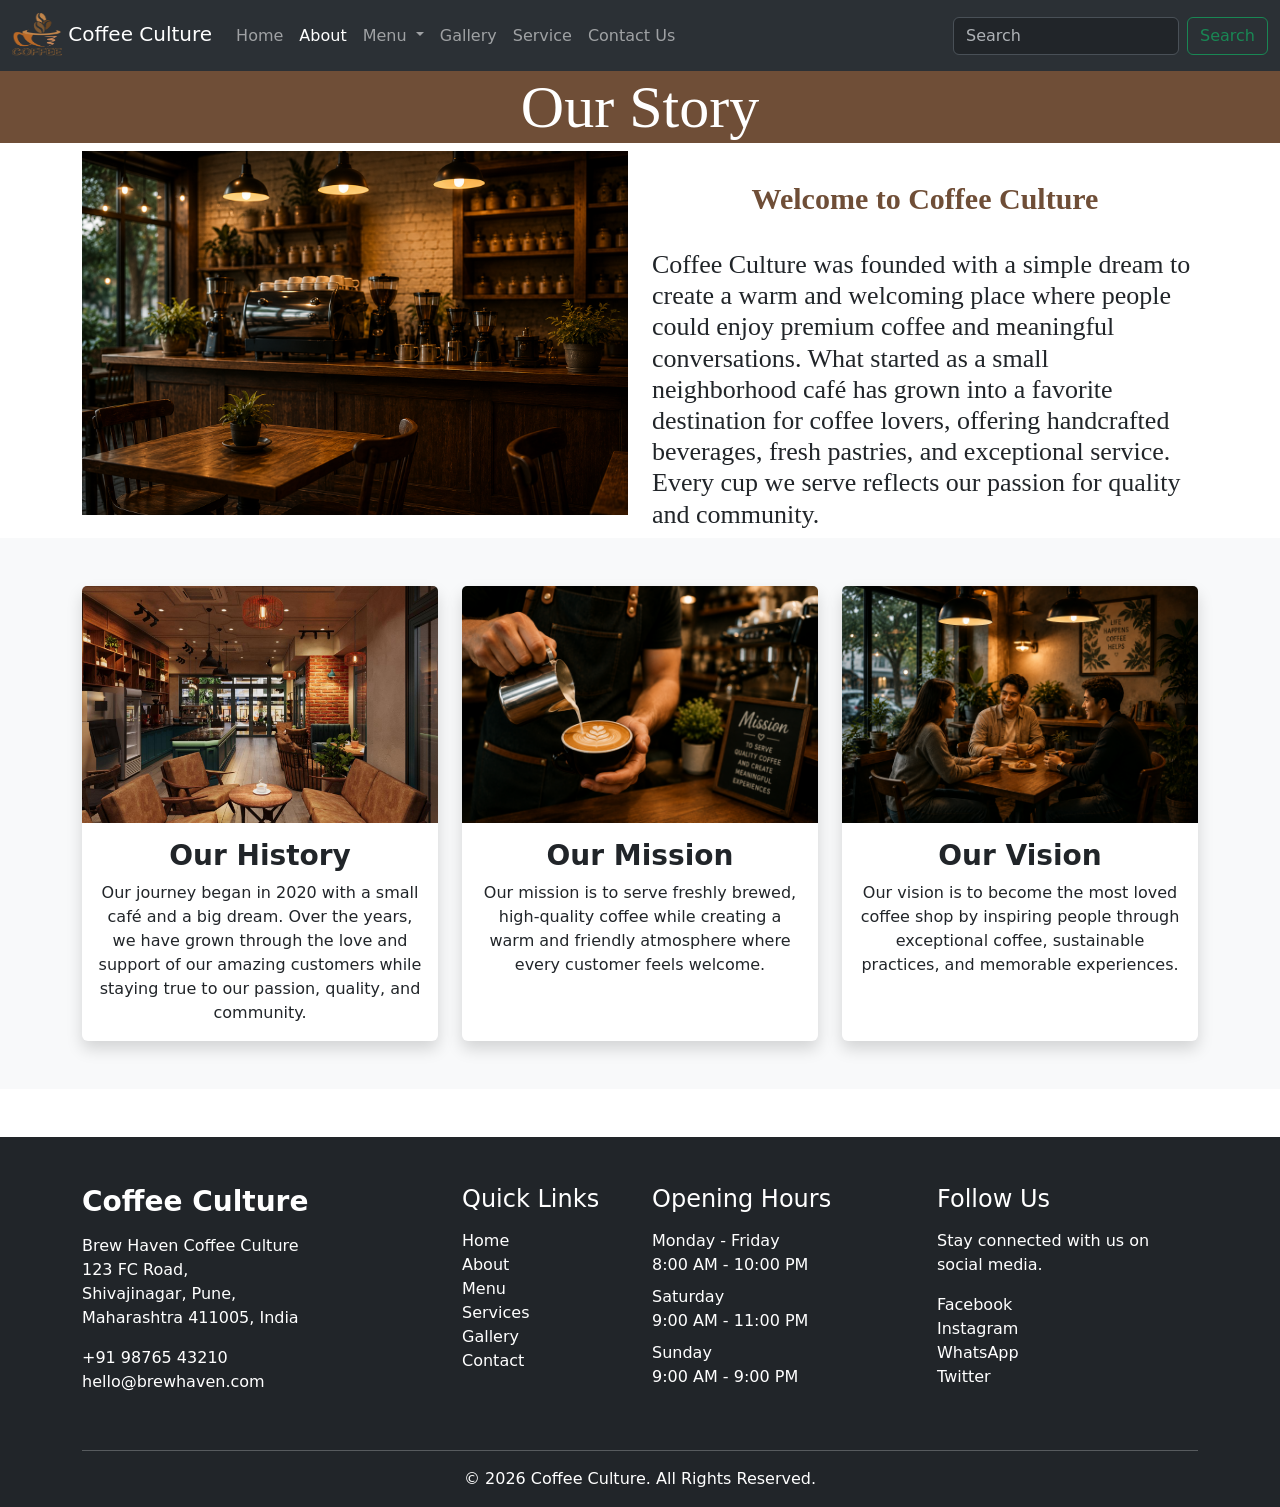
==== about.html @ 934f5a92 "update" ====
<!doctype html>
<html lang="en">
  <head>
    <meta charset="utf-8">
    <meta name="viewport" content="width=device-width, initial-scale=1">
    <title>Bootstrap demo</title>
    <link
      href="https://cdn.jsdelivr.net/npm/bootstrap@5.3.8/dist/css/bootstrap.min.css"
      rel="stylesheet"
      integrity="sha384-sRIl4kxILFvY47J16cr9ZwB07vP4J8+LH7qKQnuqkuIAvNWLzeN8tE5YBujZqJLB"
      crossorigin="anonymous">
  </head>
  <body>
    <!-- Header start -->
    <header>
      <nav class="navbar navbar-expand-lg bg-body-tertiary"
        class="navbar bg-dark border-bottom border-body" data-bs-theme="dark">
        <div class="container-fluid">
          <a class="navbar-brand" href="index.html"><img src="image/logo.png"
              alt="Bootstrap" width="50" height="45"> Coffee Culture</a>
          <button class="navbar-toggler" type="button" data-bs-toggle="collapse"
            data-bs-target="#navbarSupportedContent"
            aria-controls="navbarSupportedContent" aria-expanded="false"
            aria-label="Toggle navigation">
            <span class="navbar-toggler-icon"></span>
          </button>
          <div class="collapse navbar-collapse" id="navbarSupportedContent">
            <ul class="navbar-nav me-auto mb-2 mb-lg-0">
              <li class="nav-item">
                <a class="nav-link "
                  href="index.html">Home</a>
              </li>
              <li class="nav-item ">
                <a class="nav-link active" aria-current="page"
                  href="about.html">About</a>
              </li>
             
              <li class="nav-item dropdown">
                <a class="nav-link dropdown-toggle" href="menu.html"
                  role="button" data-bs-toggle="dropdown" aria-expanded="false">
                  Menu
                </a>
                <ul class="dropdown-menu">
                  <li><a class="dropdown-item" href="menu.html#hotcoffee">Hot Coffee</a></li>
                  <li><a class="dropdown-item" href="menu.html#coldbeverages">Cold Beverages</a></li>
                  <li><hr class="dropdown-divider"></li>
                  <li><a class="dropdown-item" href="menu.html#desserts">Desserts</a></li>
                  <li><a class="dropdown-item" href="menu.html#snacks">Snacks</a></li>

                </ul>
              </li>
              <li class="nav-item">
                <a class="nav-link " class="nav-link"
                  href="gallery.html">Gallery</a>
              </li>
              <li class="nav-item">
                <a class="nav-link" href="service.html">Service</a>
              </li>
              <li class="nav-item">
                <a class="nav-link " class="nav-link"
                  href="contact.html">Contact Us</a>
              </li>
            </ul>
            <form class="d-flex" role="search">
              <input class="form-control me-2" type="search"
                placeholder="Search" aria-label="Search" />
              <button class="btn btn-outline-success"
                type="submit">Search</button>
            </form>
          </div>
        </div>
      </nav>

    </header>
    <!-- Header End -->

    <section>
      <h1
        style="background-color:#6F4E37; color:white; text-align: center; font-family:cursive; font-size: 60px;">
        Our Story
      </h1>
    </section>

    <section>
      <div class="container">
        <div class="row">
          <div class="col-md-6">
            <img class="img-fluid" src="image/about1.png" alt="">
          </div>
          <div class="col-md-6">
            <h2 style="
        font-size: 30px;
        font-family: 'Playfair Display', serif;
        text-align: center;
        color: #6F4E37;
        font-weight: bold;
        padding-top: 30px;
        ">Welcome to Coffee Culture</h2>
            <br>
            <h3 style="font-family:'Playfair Display', serif; font-size: 26px;">Coffee Culture was founded with a simple dream to create a warm and welcoming place where people could enjoy premium coffee and meaningful conversations. What started as a small neighborhood café has grown into a favorite destination for coffee lovers, offering handcrafted beverages, fresh pastries, and exceptional service. Every cup we serve reflects our passion for quality and community.</h3>
          </div>
        </div>
      </div>
    </section>

    <!-- History Mission Vision Start -->
<section class="py-5 bg-light">
    <div class="container">

        <div class="row g-4">

            <!-- History -->
            <div class="col-lg-4 col-md-6">
                <div class="card h-100 shadow border-0">

                    <img src="image/vision.jpg" class="card-img-top" alt="History">

                    <div class="card-body text-center">
                        <h3 class="fw-bold text-brown"> Our History</h3>

                        <p class="card-text">
                            Our journey began in 2020 with a small café and a big dream.
                            Over the years, we have grown through the love and support
                            of our amazing customers while staying true to our passion,
                            quality, and community.
                        </p>
                    </div>

                </div>
            </div>

            <!-- Mission -->
            <div class="col-lg-4 col-md-6">
                <div class="card h-100 shadow border-0">

                    <img src="image/mission1.png" class="card-img-top" alt="Mission">

                    <div class="card-body text-center">
                        <h3 class="fw-bold text-brown">Our Mission</h3>

                        <p class="card-text">
                            Our mission is to serve freshly brewed, high-quality coffee
                            while creating a warm and friendly atmosphere where every
                            customer feels welcome.
                        </p>
                    </div>

                </div>
            </div>

            <!-- Vision -->
            <div class="col-lg-4 col-md-6">
                <div class="card h-100 shadow border-0">

                    <img src="image/vision1.png" class="card-img-top" alt="Vision">

                    <div class="card-body text-center">
                        <h3 class="fw-bold text-brown"> Our Vision</h3>

                        <p class="card-text">
                            Our vision is to become the most loved coffee shop by
                            inspiring people through exceptional coffee, sustainable
                            practices, and memorable experiences.
                        </p>
                    </div>

                </div>
            </div>

        </div>

    </div>
</section>
<!-- History Mission Vision End -->

 <!-- Footer Start -->
      <section>
<footer class="bg-dark text-white pt-5 pb-3 mt-5">
  <div class="container">
    <div class="row">

      <!-- Coffee Shop Info -->
      <div class="col-lg-4 col-md-6 mb-4">
        <h3 class="fw-bold">Coffee Culture</h3>
        <p class="mt-3">
          Brew Haven Coffee Culture <br>
          123 FC Road,<br>
          Shivajinagar, Pune,<br>
          Maharashtra 411005, India
        </p>

        <p>
           +91 98765 43210 <br>
           hello@brewhaven.com
        </p>
      </div>

      <!-- Quick Links -->
      <div class="col-lg-2 col-md-6 mb-4">
        <h4>Quick Links</h4>

        <ul class="list-unstyled mt-3">
          <li><a href="#" class="text-white text-decoration-none">Home</a></li>
          <li><a href="#" class="text-white text-decoration-none">About</a></li>
          <li><a href="#" class="text-white text-decoration-none">Menu</a></li>
          <li><a href="#" class="text-white text-decoration-none">Services</a></li>
          <li><a href="#" class="text-white text-decoration-none">Gallery</a></li>
          <li><a href="#" class="text-white text-decoration-none">Contact</a></li>
        </ul>
      </div>

      <!-- Opening Hours -->
      <div class="col-lg-3 col-md-6 mb-4">
        <h4>Opening Hours</h4>

        <ul class="list-unstyled mt-3">
          <li>Monday - Friday</li>
          <li>8:00 AM - 10:00 PM</li>

          <li class="mt-2">Saturday</li>
          <li>9:00 AM - 11:00 PM</li>

          <li class="mt-2">Sunday</li>
          <li>9:00 AM - 9:00 PM</li>
        </ul>
      </div>

      <!-- Follow Us -->
      <div class="col-lg-3 col-md-6 mb-4">
        <h4>Follow Us</h4>

        <p class="mt-3">
          Stay connected with us on social media.
        </p>

        <ul class="list-unstyled mt-3">
          <li><a href="#" class="text-white text-decoration-none">Facebook</a></li>
          <li><a href="#" class="text-white text-decoration-none">Instagram</a></li>
          <li><a href="#" class="text-white text-decoration-none">WhatsApp</a></li>
          <li><a href="#" class="text-white text-decoration-none">Twitter</a></li>
          
        </ul>
      </div>

    </div>

    <hr class="border-light">

    <div class="text-center">
      <p class="mb-0">
        © 2026 Coffee Culture. All Rights Reserved.
      </p>
    </div>

  </div>
</footer>

      </section>
      <!-- Footer End -->



    <script
      src="https://cdn.jsdelivr.net/npm/bootstrap@5.3.8/dist/js/bootstrap.bundle.min.js"
      integrity="sha384-FKyoEForCGlyvwx9Hj09JcYn3nv7wiPVlz7YYwJrWVcXK/BmnVDxM+D2scQbITxI"
      crossorigin="anonymous"></script>
  </body>
</html>
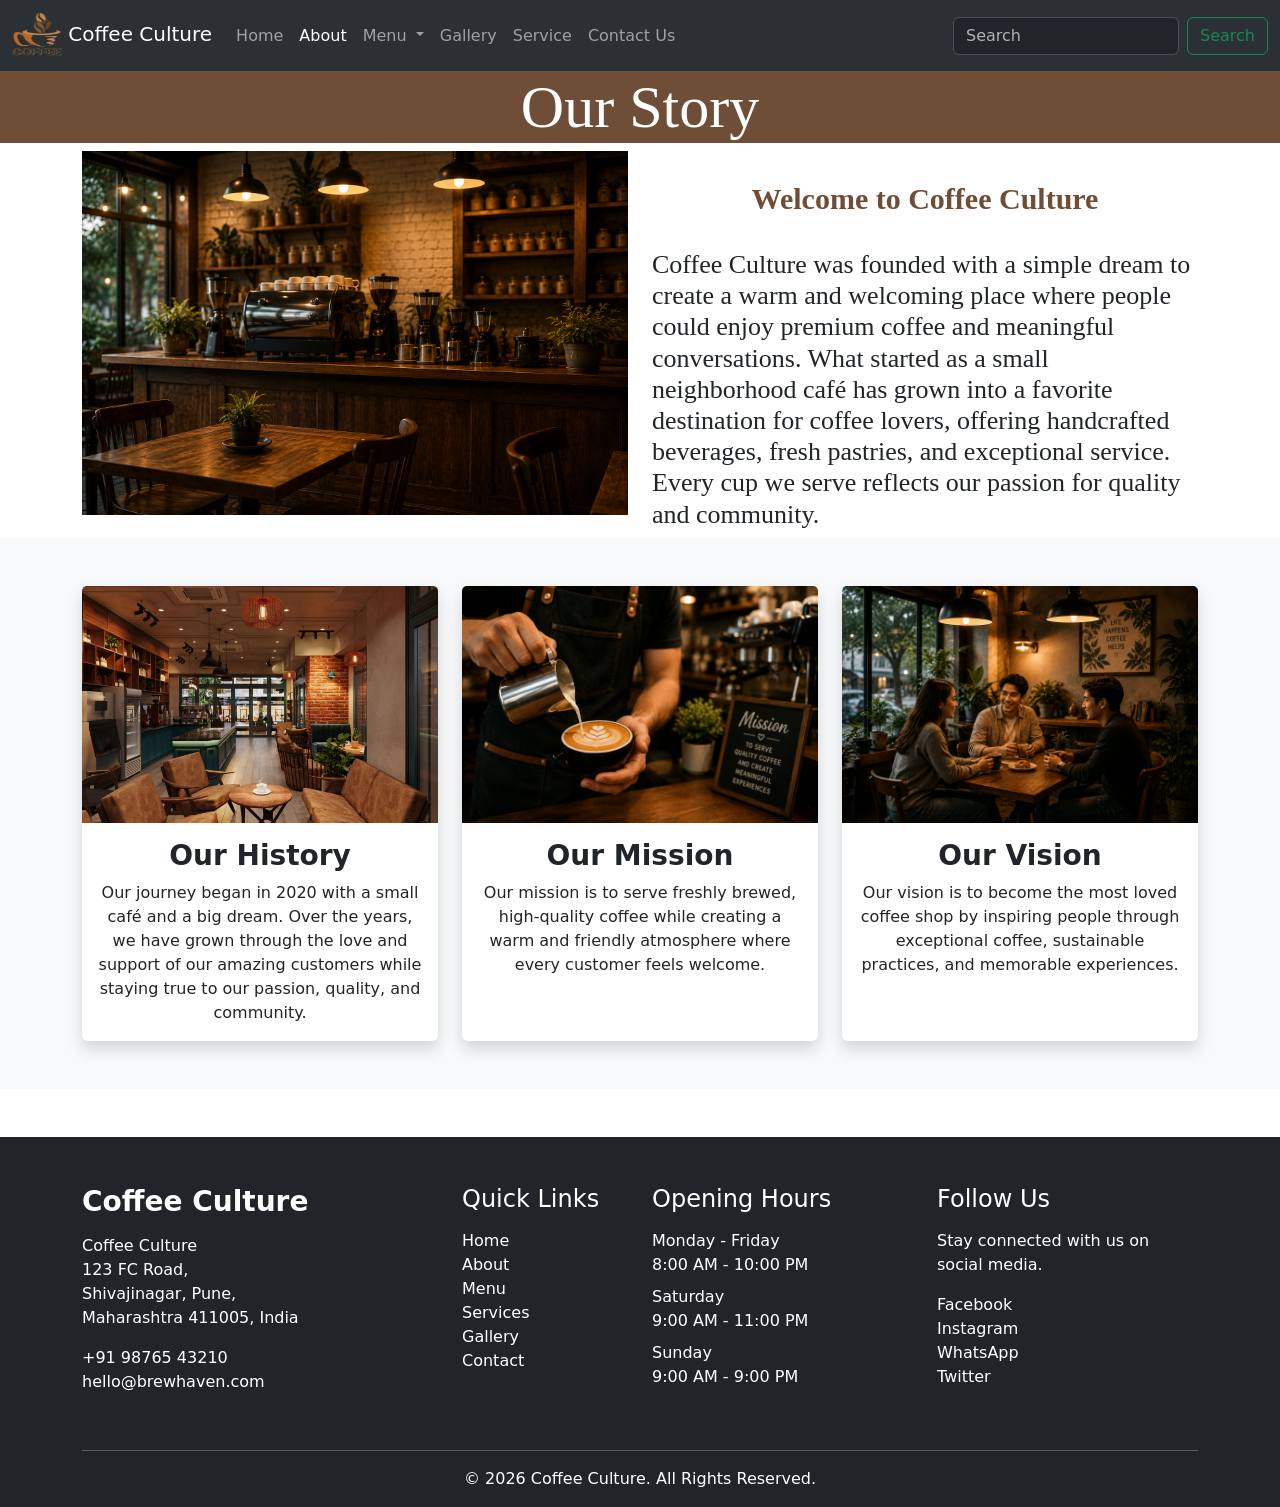
==== commit 5d069d63: "update" ====
--- a/about.html
+++ b/about.html
@@ -183,7 +183,7 @@
       <div class="col-lg-4 col-md-6 mb-4">
         <h3 class="fw-bold">Coffee Culture</h3>
         <p class="mt-3">
-          Brew Haven Coffee Culture <br>
+           Coffee Culture <br>
           123 FC Road,<br>
           Shivajinagar, Pune,<br>
           Maharashtra 411005, India
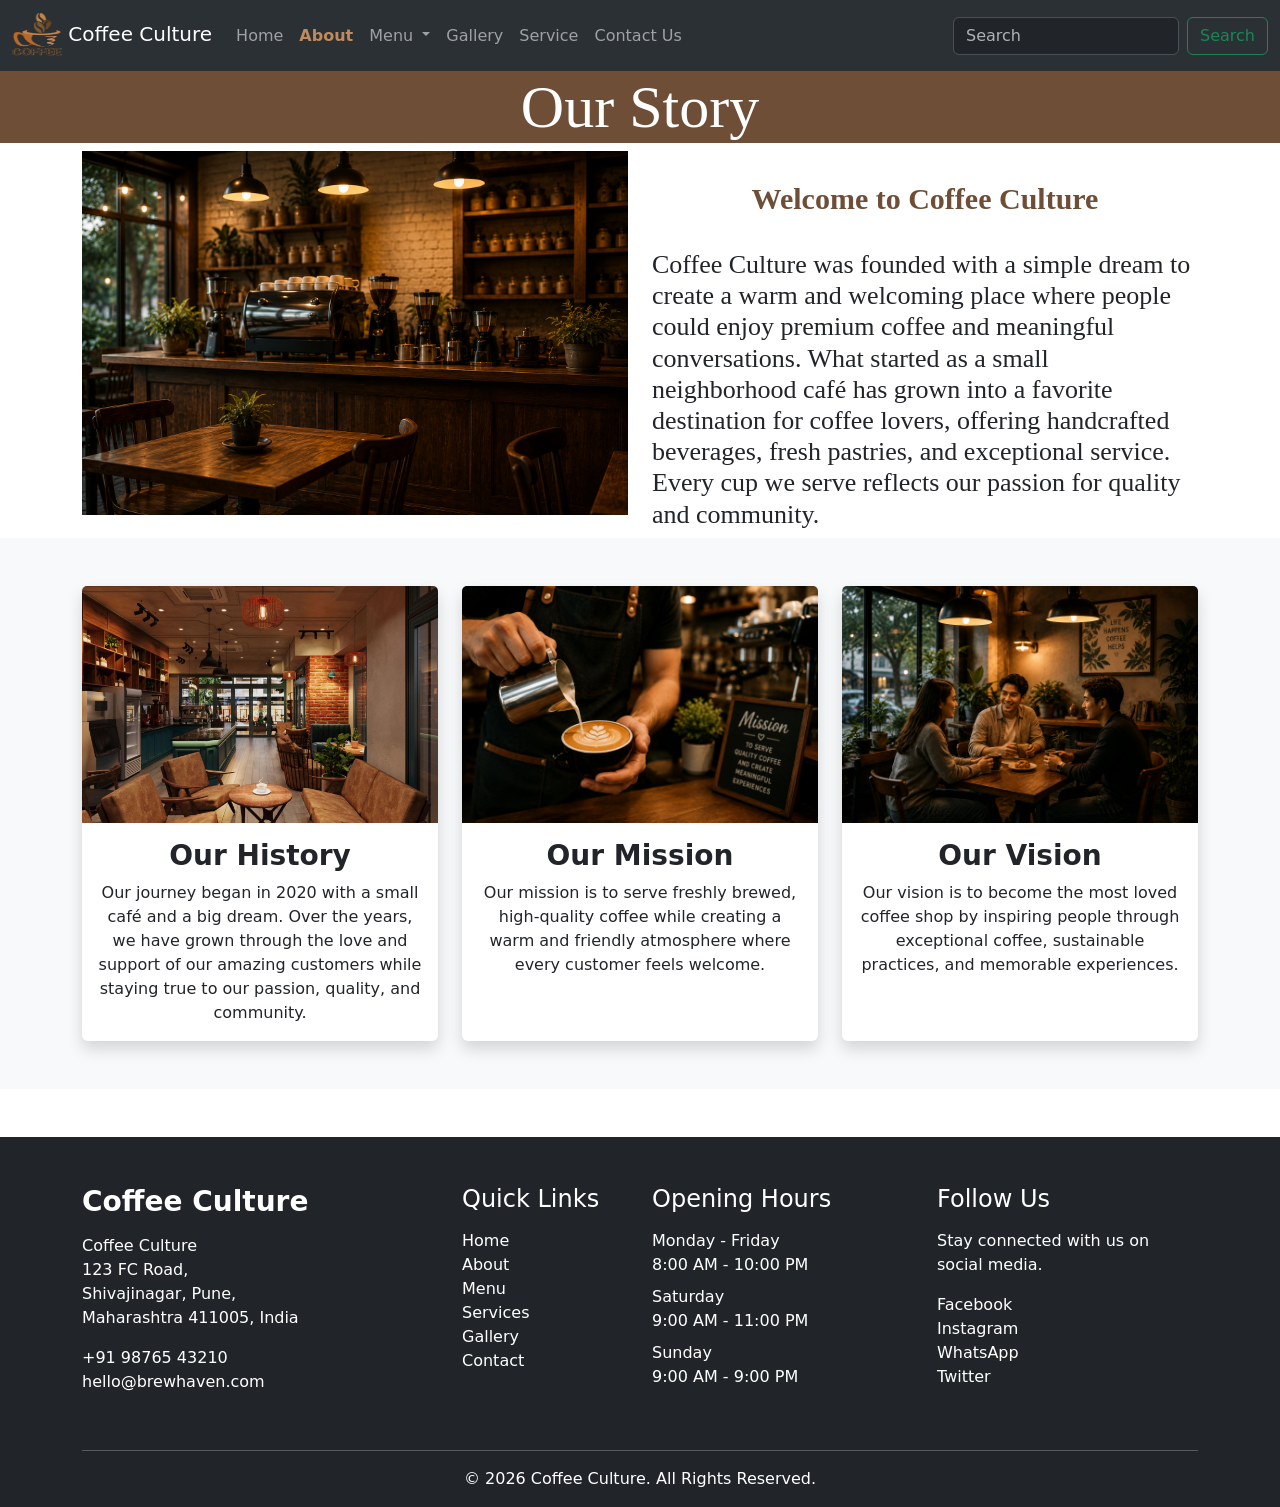
==== commit 9b85373a: "update" ====
--- a/about.html
+++ b/about.html
@@ -9,6 +9,12 @@
       rel="stylesheet"
       integrity="sha384-sRIl4kxILFvY47J16cr9ZwB07vP4J8+LH7qKQnuqkuIAvNWLzeN8tE5YBujZqJLB"
       crossorigin="anonymous">
+      <style>
+        .navbar .nav-link.active {
+    color: #C08A5A !important;
+    font-weight: bold;
+}
+      </style>
   </head>
   <body>
     <!-- Header start -->
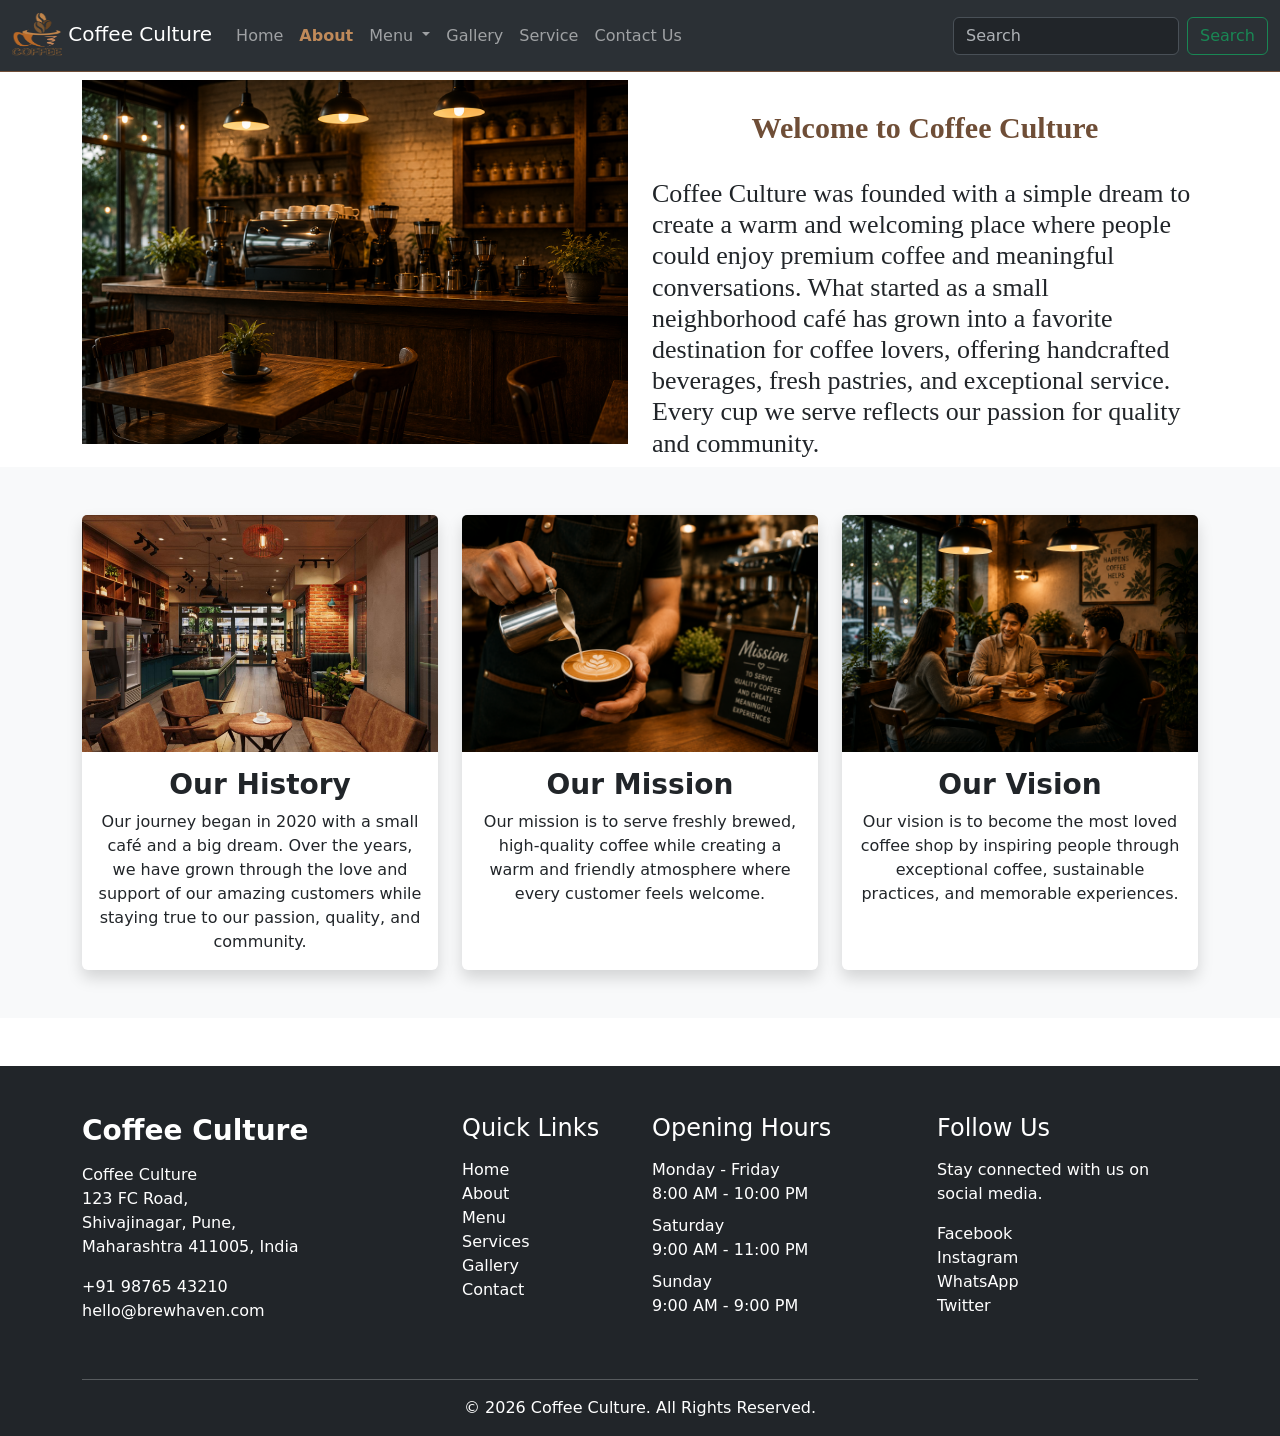
==== commit 1a360928: "." ====
--- a/about.html
+++ b/about.html
@@ -9,12 +9,15 @@
       rel="stylesheet"
       integrity="sha384-sRIl4kxILFvY47J16cr9ZwB07vP4J8+LH7qKQnuqkuIAvNWLzeN8tE5YBujZqJLB"
       crossorigin="anonymous">
-      <style>
+
+       <link rel="stylesheet" href="style.css" type="text/css">
+
+      <!-- <style>
         .navbar .nav-link.active {
     color: #C08A5A !important;
     font-weight: bold;
 }
-      </style>
+      </style> -->
   </head>
   <body>
     <!-- Header start -->
--- a/style.css
+++ b/style.css
@@ -0,0 +1,56 @@
+/* index page */
+
+
+.card {
+    transition: 0.3s;
+}
+
+.card:hover {
+    transform: rotate(-3deg) scale(1.03);
+    background-color: #6F4E37;
+    color: white;
+}
+
+        
+        #menu{
+    background: #F8F4EF;
+    padding:80px 0;
+}
+.navbar .nav-link.active {
+    color: #C08A5A !important;
+    font-weight: bold;
+}
+.mt-2 h2 {
+    font-family: "Brush Script MT", "Segoe Script", cursive;
+    color: #6F4E37;
+    font-size: 40px;
+    font-weight: bold;
+    text-align: center;
+}
+ .navbar {
+    position: fixed;
+    top: 0;
+    left: 0;
+    width: 100%;
+    z-index: 1000;
+}
+
+#menu h2,
+.mt-4 h1 {
+    font-family: "Brush Script MT", "Segoe Script", cursive;
+    color:#6F4E37 !important;
+    font-size: 48px;
+    font-weight: bold;
+}
+.service-item {
+    color: #6F4E37 !important;
+    background-color: #F8F4EF !important;
+    border: 1px solid #D8C2AE !important;
+    font-weight: 600;
+    padding: 15px;
+}
+
+.service-item:hover {
+    background-color: #6F4E37 !important;
+    color: white !important;
+}
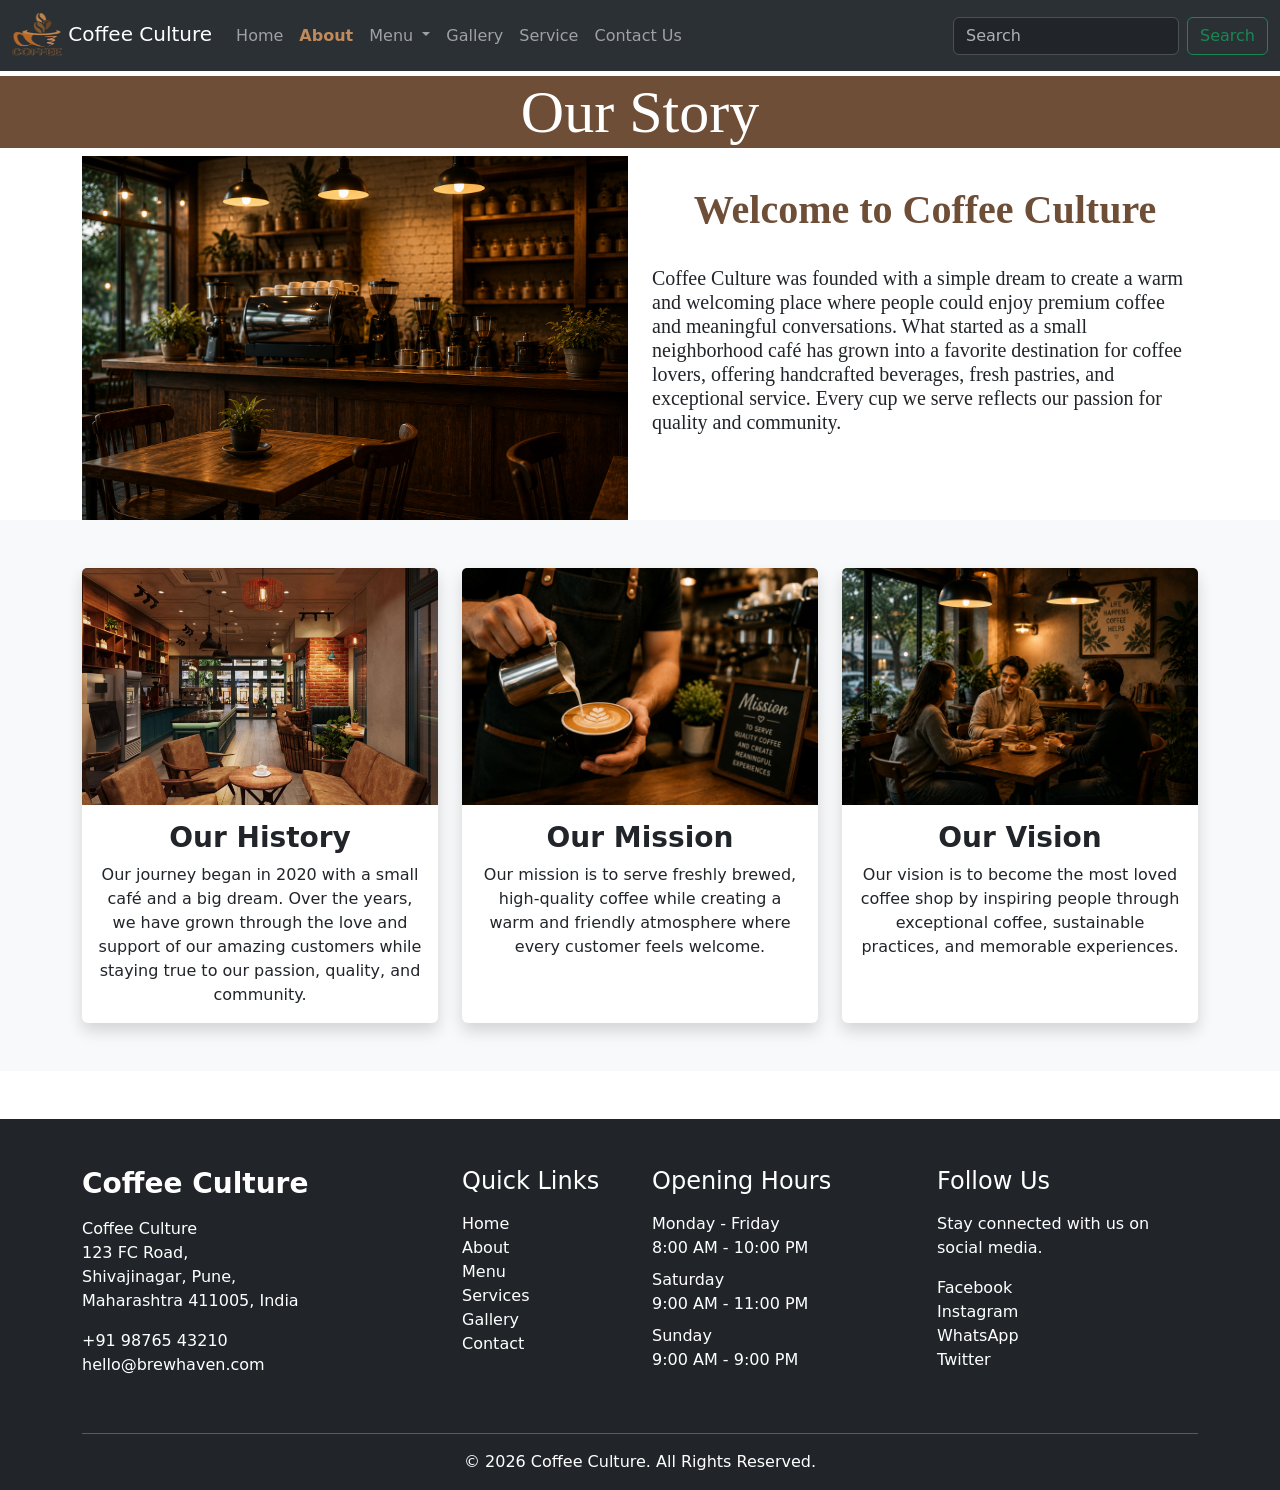
==== commit 59ab0e42: "." ====
--- a/about.html
+++ b/about.html
@@ -85,7 +85,7 @@
 
     <section>
       <h1
-        style="background-color:#6F4E37; color:white; text-align: center; font-family:cursive; font-size: 60px;">
+        style="background-color:#6F4E37; color:white; text-align: center; font-family: 'Brush Script MT', 'Segoe Script', cursive; font-size: 60px;">
         Our Story
       </h1>
     </section>
@@ -97,16 +97,16 @@
             <img class="img-fluid" src="image/about1.png" alt="">
           </div>
           <div class="col-md-6">
-            <h2 style="
-        font-size: 30px;
-        font-family: 'Playfair Display', serif;
+            <h2 style="   
+        font-size: 40px;
+       font-family: 'Brush Script MT', 'Segoe Script', cursive;
         text-align: center;
         color: #6F4E37;
         font-weight: bold;
         padding-top: 30px;
         ">Welcome to Coffee Culture</h2>
             <br>
-            <h3 style="font-family:'Playfair Display', serif; font-size: 26px;">Coffee Culture was founded with a simple dream to create a warm and welcoming place where people could enjoy premium coffee and meaningful conversations. What started as a small neighborhood café has grown into a favorite destination for coffee lovers, offering handcrafted beverages, fresh pastries, and exceptional service. Every cup we serve reflects our passion for quality and community.</h3>
+            <h3 style="font-family:'Playfair Display', serif; font-size: 20px;">Coffee Culture was founded with a simple dream to create a warm and welcoming place where people could enjoy premium coffee and meaningful conversations. What started as a small neighborhood café has grown into a favorite destination for coffee lovers, offering handcrafted beverages, fresh pastries, and exceptional service. Every cup we serve reflects our passion for quality and community.</h3>
           </div>
         </div>
       </div>
--- a/style.css
+++ b/style.css
@@ -1,5 +1,8 @@
 /* index page */
-
+body {
+    margin: 0;
+    padding-top: 76px;
+}
 
 .card {
     transition: 0.3s;
@@ -12,12 +15,30 @@
 }
 
         
-        #menu{
+       
+.navbar {
+    position: fixed;
+    top: 0;
+    left: 0;
+    width: 100%;
+    z-index: 1050;
+}
+
+.navbar .nav-link.active {
+    color: #C08A5A !important;
+    font-weight: bold;
+}
+
+ #menu{
     background: #F8F4EF;
     padding:80px 0;
 }
-.navbar .nav-link.active {
-    color: #C08A5A !important;
+
+#menu h2,
+.mt-4 h1 {
+    font-family: "Brush Script MT", "Segoe Script", cursive;
+    color:#6F4E37 !important;
+    font-size: 48px;
     font-weight: bold;
 }
 .mt-2 h2 {
@@ -27,21 +48,7 @@
     font-weight: bold;
     text-align: center;
 }
- .navbar {
-    position: fixed;
-    top: 0;
-    left: 0;
-    width: 100%;
-    z-index: 1000;
-}
-
-#menu h2,
-.mt-4 h1 {
-    font-family: "Brush Script MT", "Segoe Script", cursive;
-    color:#6F4E37 !important;
-    font-size: 48px;
-    font-weight: bold;
-}
+ 
 .service-item {
     color: #6F4E37 !important;
     background-color: #F8F4EF !important;
@@ -53,4 +60,11 @@
 .service-item:hover {
     background-color: #6F4E37 !important;
     color: white !important;
+}
+
+
+/* about page */
+.navbar .nav-link.active {
+    color: #C08A5A !important;
+    font-weight: bold;
 }
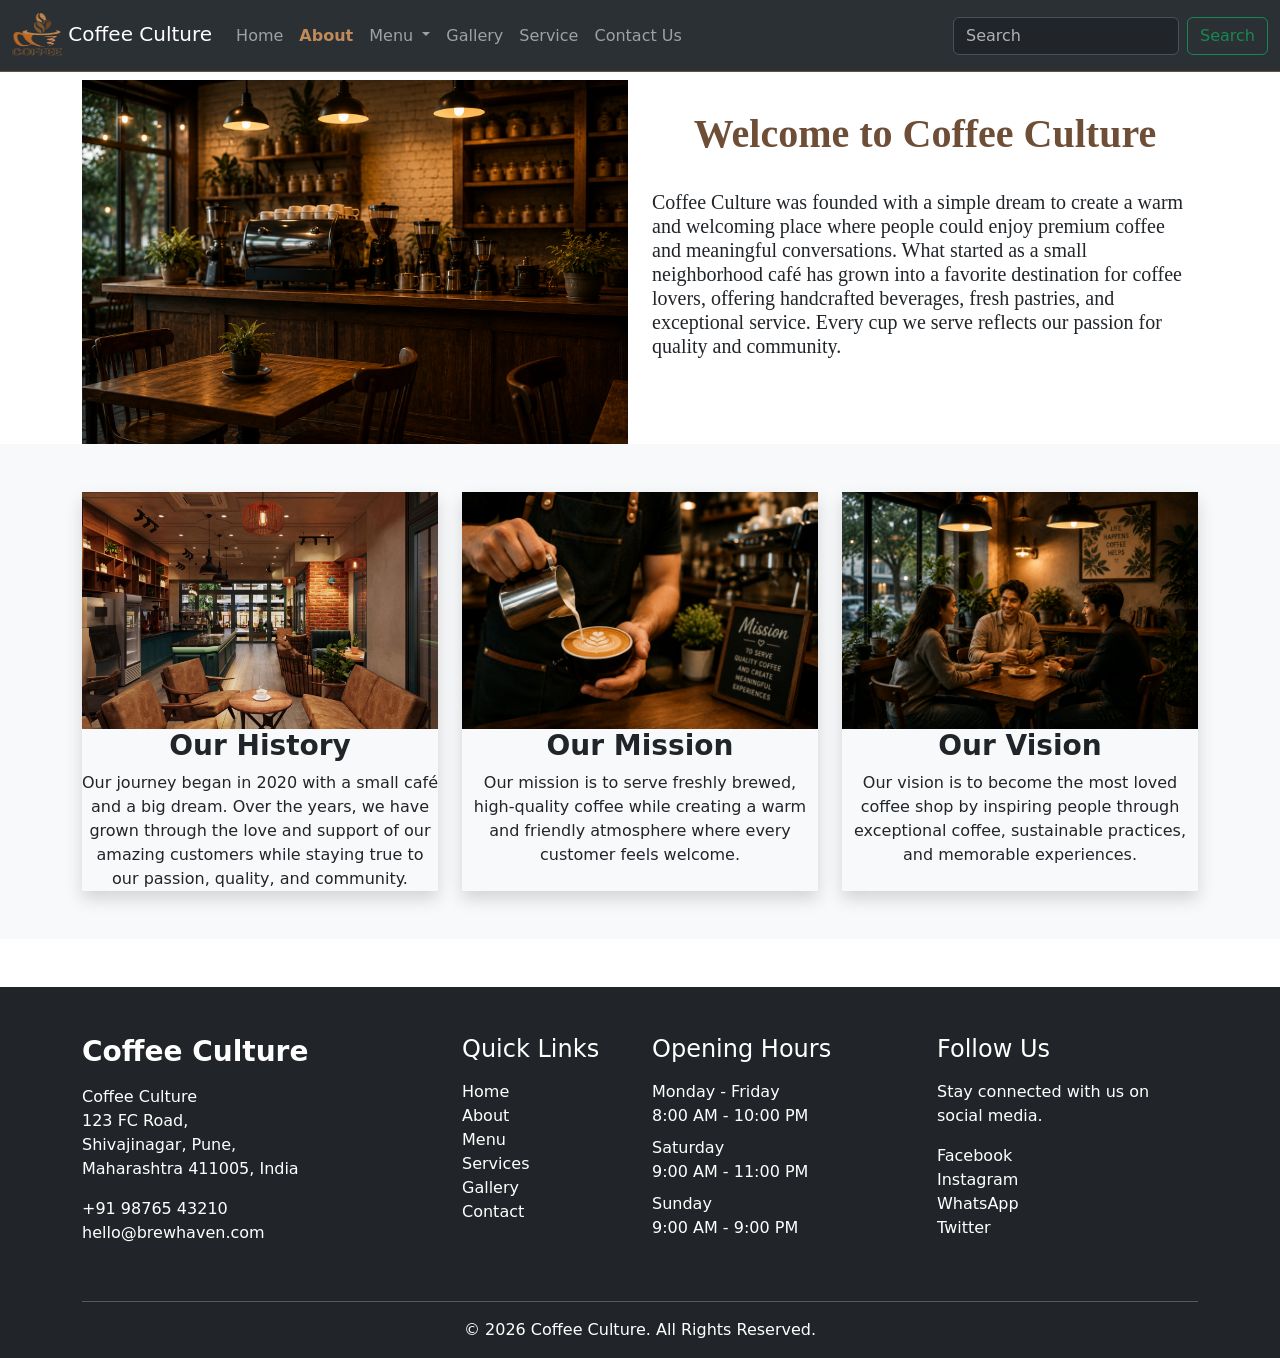
==== commit 9a7297a5: "." ====
--- a/about.html
+++ b/about.html
@@ -120,7 +120,7 @@
 
             <!-- History -->
             <div class="col-lg-4 col-md-6">
-                <div class="card h-100 shadow border-0">
+                <div class="about-card h-100 shadow border-0">
 
                     <img src="image/vision.jpg" class="card-img-top" alt="History">
 
@@ -140,7 +140,7 @@
 
             <!-- Mission -->
             <div class="col-lg-4 col-md-6">
-                <div class="card h-100 shadow border-0">
+                <div class="about-card h-100 shadow border-0">
 
                     <img src="image/mission1.png" class="card-img-top" alt="Mission">
 
@@ -159,7 +159,7 @@
 
             <!-- Vision -->
             <div class="col-lg-4 col-md-6">
-                <div class="card h-100 shadow border-0">
+                <div class="about-card h-100 shadow border-0">
 
                     <img src="image/vision1.png" class="card-img-top" alt="Vision">
 
--- a/style.css
+++ b/style.css
@@ -67,4 +67,102 @@
 .navbar .nav-link.active {
     color: #C08A5A !important;
     font-weight: bold;
-}+}
+.about-card {
+    transition: 0.3s ease;
+}
+
+.about-card:hover {
+    border-bottom: 5px solid #6F4E37 !important;
+    transform: translateY(-5px);
+}
+
+/* menu page */
+ 
+
+        html,
+        body {
+            margin: 0;
+            padding: 0;
+            min-height: 100%;
+        }
+
+        body {
+            min-height: 100vh;
+            display: flex;
+            flex-direction: column;
+        }
+        .navbar {
+    position: fixed;
+    top: 0;
+    left: 0;
+    width: 100%;
+    z-index: 1050;
+}
+        main {
+            flex: 1;
+        }
+
+        /* ---------- MENU ---------- */
+       
+
+        #menu {
+            background: #F8F4EF;
+            padding-top: 100px;
+    padding-bottom: 40px;
+        }
+
+        .menu-section h1 {
+            text-align: center;
+            font-family:"Brush Script MT", "Segoe Script", cursive;
+            font-size: 42px;
+            font-weight: bold;
+            color: #6F4E37;
+            margin: 40px 0 30px;
+        }
+
+        /* ---------- CARD ---------- */
+
+        .menu-section .card {
+            width: 100% !important;
+            height: 100%;
+            border-radius: 5px;
+            overflow: hidden;
+        }
+
+        .menu-section .card-img-top {
+            width: 100%;
+            height: 220px;
+            object-fit: cover;
+        }
+
+       .menu-card {
+    overflow: hidden;
+    transition: all 0.4s ease;
+}
+
+.menu-card img {
+    transition: transform 0.4s ease;
+}
+
+.menu-card:hover {
+    transform: translateY(-10px);
+    box-shadow: 0 12px 25px rgba(0, 0, 0, 0.25);
+}
+
+.menu-card:hover img {
+    transform: scale(1.08);
+}
+
+        /* ---------- ACTIVE NAV LINK ---------- */
+
+        .navbar .nav-link.active {
+            color: #C08A5A !important;
+            font-weight: bold;
+        }
+
+        /* ---------- FOOTER ---------- */
+
+        footer {
+            margin: 0 !important;
+        }
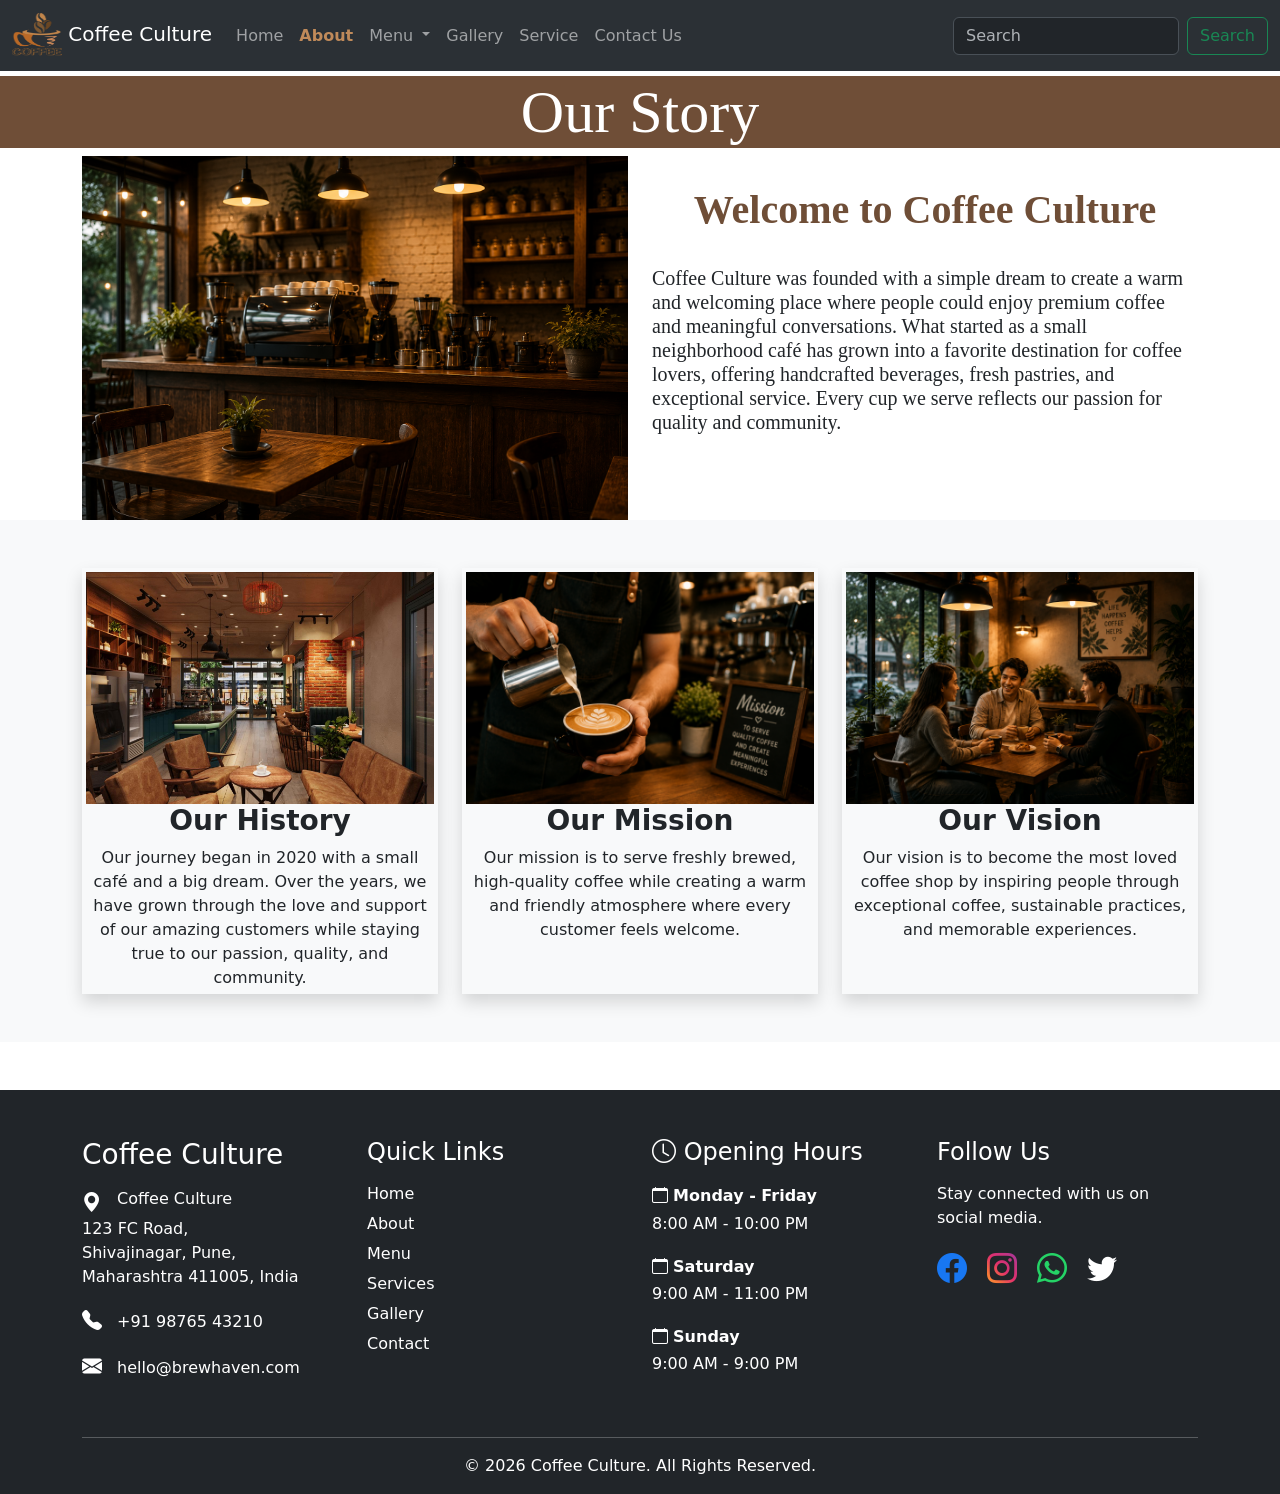
==== commit e1254945: "update" ====
--- a/about.html
+++ b/about.html
@@ -11,6 +11,8 @@
       crossorigin="anonymous">
 
        <link rel="stylesheet" href="style.css" type="text/css">
+        <link rel="stylesheet"
+      href="https://cdn.jsdelivr.net/npm/bootstrap-icons@1.13.1/font/bootstrap-icons.min.css">
 
       <!-- <style>
         .navbar .nav-link.active {
@@ -183,88 +185,262 @@
 <!-- History Mission Vision End -->
 
  <!-- Footer Start -->
-      <section>
-<footer class="bg-dark text-white pt-5 pb-3 mt-5">
-  <div class="container">
-    <div class="row">
-
-      <!-- Coffee Shop Info -->
-      <div class="col-lg-4 col-md-6 mb-4">
-        <h3 class="fw-bold">Coffee Culture</h3>
-        <p class="mt-3">
-           Coffee Culture <br>
-          123 FC Road,<br>
-          Shivajinagar, Pune,<br>
-          Maharashtra 411005, India
-        </p>
-
-        <p>
-           +91 98765 43210 <br>
-           hello@brewhaven.com
-        </p>
-      </div>
-
-      <!-- Quick Links -->
-      <div class="col-lg-2 col-md-6 mb-4">
-        <h4>Quick Links</h4>
-
-        <ul class="list-unstyled mt-3">
-          <li><a href="#" class="text-white text-decoration-none">Home</a></li>
-          <li><a href="#" class="text-white text-decoration-none">About</a></li>
-          <li><a href="#" class="text-white text-decoration-none">Menu</a></li>
-          <li><a href="#" class="text-white text-decoration-none">Services</a></li>
-          <li><a href="#" class="text-white text-decoration-none">Gallery</a></li>
-          <li><a href="#" class="text-white text-decoration-none">Contact</a></li>
-        </ul>
-      </div>
-
-      <!-- Opening Hours -->
-      <div class="col-lg-3 col-md-6 mb-4">
-        <h4>Opening Hours</h4>
-
-        <ul class="list-unstyled mt-3">
-          <li>Monday - Friday</li>
-          <li>8:00 AM - 10:00 PM</li>
-
-          <li class="mt-2">Saturday</li>
-          <li>9:00 AM - 11:00 PM</li>
-
-          <li class="mt-2">Sunday</li>
-          <li>9:00 AM - 9:00 PM</li>
-        </ul>
-      </div>
-
-      <!-- Follow Us -->
-      <div class="col-lg-3 col-md-6 mb-4">
-        <h4>Follow Us</h4>
-
-        <p class="mt-3">
-          Stay connected with us on social media.
-        </p>
-
-        <ul class="list-unstyled mt-3">
-          <li><a href="#" class="text-white text-decoration-none">Facebook</a></li>
-          <li><a href="#" class="text-white text-decoration-none">Instagram</a></li>
-          <li><a href="#" class="text-white text-decoration-none">WhatsApp</a></li>
-          <li><a href="#" class="text-white text-decoration-none">Twitter</a></li>
-          
-        </ul>
-      </div>
-
-    </div>
-
-    <hr class="border-light">
-
-    <div class="text-center">
-      <p class="mb-0">
-        © 2026 Coffee Culture. All Rights Reserved.
-      </p>
-    </div>
-
-  </div>
-</footer>
+       <section>
+
+        <footer class="bg-dark text-white pt-5 pb-3 mt-5">
+
+          <div class="container">
+
+            <!-- Footer Main Row -->
+            <div class="row">
+
+              <!-- ================= Coffee Shop Info ================= -->
+
+              <div class="col-lg-3 col-md-6 mb-4">
+
+                <h3>
+                  Coffee Culture
+                </h3>
+
+                <!-- Address -->
+                <p class="mt-3">
+
+                  <i class="bi bi-geo-alt-fill address-icon"></i>
+
+                  <span>
+                    Coffee Culture <br>
+                    123 FC Road,<br>
+                    Shivajinagar, Pune,<br>
+                    Maharashtra 411005, India
+                  </span>
+
+                </p>
+
+                <!-- Phone -->
+                <p>
+
+                  <i class="bi bi-telephone-fill phone-icon"></i>
+
+                  <a href="tel:+919876543210"
+                    class="contact-link">
+
+                    +91 98765 43210
+
+                  </a>
+
+                </p>
+
+                <!-- Email -->
+                <p>
+
+                  <i class="bi bi-envelope-fill email-icon"></i>
+
+                  <a href="mailto:hello@brewhaven.com"
+                    class="contact-link">
+
+                    hello@brewhaven.com
+
+                  </a>
+
+                </p>
+
+              </div>
+
+              <!-- ================= Quick Links ================= -->
+
+              <div class="col-lg-3 col-md-6 mb-4">
+
+                <h4>
+                  Quick Links
+                </h4>
+
+                <ul class="list-unstyled mt-3 footer-links">
+
+                  <li>
+                    <a href="index.html">
+                      Home
+                    </a>
+                  </li>
+
+                  <li>
+                    <a href="about.html">
+                      About
+                    </a>
+                  </li>
+
+                  <li>
+                    <a href="menu.html">
+                      Menu
+                    </a>
+                  </li>
+
+                  <li>
+                    <a href="service.html">
+                      Services
+                    </a>
+                  </li>
+
+                  <li>
+                    <a href="gallery.html">
+                      Gallery
+                    </a>
+                  </li>
+
+                  <li>
+                    <a href="contact.html">
+                      Contact
+                    </a>
+                  </li>
+
+                </ul>
+
+              </div>
+
+              <!-- ================= Opening Hours ================= -->
+
+              <div class="col-lg-3 col-md-6 mb-4">
+
+                <h4>
+                  <i class="bi bi-clock"></i>
+                  Opening Hours
+                </h4>
+
+                <ul class="list-unstyled mt-3 opening-hours">
+
+                  <li>
+                    <i class="bi bi-calendar"></i>
+                    <strong>
+                      Monday - Friday
+                    </strong>
+
+                    <br>
+
+                    8:00 AM - 10:00 PM
+                  </li>
+
+                  <li class="mt-3">
+                    <i class="bi bi-calendar"></i>
+                    <strong>
+                      Saturday
+                    </strong>
+
+                    <br>
+
+                    9:00 AM - 11:00 PM
+
+                  </li>
+
+                  <li class="mt-3">
+                    <i class="bi bi-calendar"></i>
+                    <strong>
+                      Sunday
+                    </strong>
+
+                    <br>
+
+                    9:00 AM - 9:00 PM
+
+                  </li>
+
+                </ul>
+
+              </div>
+
+              <!-- ================= Follow Us ================= -->
+
+              <div class="col-lg-3 col-md-6 mb-4">
+
+                <h4>
+                  Follow Us
+                </h4>
+
+                <p class="mt-3">
+                  Stay connected with us on social media.
+                </p>
+
+                <!-- Social Icons -->
+
+                <ul class="list-unstyled mt-3 social-icons">
+
+                  <!-- Facebook -->
+                  <li>
+
+                    <a href="https://www.facebook.com/"
+                      target="_blank"
+                      aria-label="Facebook">
+
+                      <i class="bi bi-facebook"></i>
+
+                    </a>
+
+                  </li>
+
+                  <!-- Instagram -->
+                  <li>
+
+                    <a href="https://www.instagram.com/"
+                      target="_blank"
+                      aria-label="Instagram">
+
+                      <i class="bi bi-instagram"></i>
+
+                    </a>
+
+                  </li>
+
+                  <!-- WhatsApp -->
+                  <li>
+
+                    <a href="https://www.whatsapp.com/"
+                      target="_blank"
+                      aria-label="WhatsApp">
+
+                      <i class="bi bi-whatsapp"></i>
+
+                    </a>
+
+                  </li>
+
+                  <!-- Twitter / X -->
+                  <li>
+
+                    <a href="https://x.com/"
+                      target="_blank"
+                      aria-label="Twitter">
+
+                      <i class="bi bi-twitter"></i>
+
+                    </a>
+
+                  </li>
+
+                </ul>
+
+              </div>
+
+            </div>
+
+            <!-- ================= Horizontal Line ================= -->
+
+            <hr class="border-light">
+
+            <!-- ================= Copyright ================= -->
+
+            <div class="text-center">
+
+              <p class="mb-0">
+                © 2026 Coffee Culture. All Rights Reserved.
+              </p>
+
+            </div>
+
+          </div>
+
+        </footer>
 
       </section>
+
+      
       <!-- Footer End -->
 
 
--- a/style.css
+++ b/style.css
@@ -1,46 +1,70 @@
-/* index page */
+/* =========================================================
+   COMMON / ALL PAGES
+========================================================= */
+
+html {
+    margin: 0;
+    padding: 0;
+    min-height: 100%;
+}
+
 body {
     margin: 0;
     padding-top: 76px;
-}
-
-.card {
-    transition: 0.3s;
-}
-
-.card:hover {
+    min-height: 100vh;
+}
+
+/* =========================================================
+   FIXED NAVBAR - ALL PAGES
+========================================================= */
+
+.navbar {
+    position: fixed !important;
+    top: 0;
+    left: 0;
+    width: 100%;
+    z-index: 1050;
+}
+
+/* Active Navbar Link */
+
+.navbar .nav-link.active {
+    color: #C08A5A !important;
+    font-weight: bold;
+}
+
+
+/* =========================================================
+   INDEX / HOME PAGE
+========================================================= */
+
+.home-card {
+    transition: all 0.4s ease;
+}
+
+.home-card:hover {
     transform: rotate(-3deg) scale(1.03);
     background-color: #6F4E37;
     color: white;
-}
-
-        
-       
-.navbar {
-    position: fixed;
-    top: 0;
-    left: 0;
-    width: 100%;
-    z-index: 1050;
-}
-
-.navbar .nav-link.active {
-    color: #C08A5A !important;
-    font-weight: bold;
-}
-
- #menu{
+    box-shadow: 0 12px 25px rgba(111, 78, 55, 0.30);
+}
+
+
+/* Home Menu Section */
+
+#menu {
     background: #F8F4EF;
-    padding:80px 0;
+    padding: 80px 0;
 }
 
 #menu h2,
 .mt-4 h1 {
     font-family: "Brush Script MT", "Segoe Script", cursive;
-    color:#6F4E37 !important;
+    color: #6F4E37 !important;
     font-size: 48px;
     font-weight: bold;
 }
+
 .mt-2 h2 {
     font-family: "Brush Script MT", "Segoe Script", cursive;
     color: #6F4E37;
@@ -48,7 +72,10 @@
     font-weight: bold;
     text-align: center;
 }
- 
+
+
+/* Home Service Items */
+
 .service-item {
     color: #6F4E37 !important;
     background-color: #F8F4EF !important;
@@ -63,85 +90,94 @@
 }
 
 
-/* about page */
-.navbar .nav-link.active {
-    color: #C08A5A !important;
-    font-weight: bold;
-}
+/* =========================================================
+   ABOUT PAGE
+========================================================= */
+
 .about-card {
-    transition: 0.3s ease;
-}
-
-.about-card:hover {
-    border-bottom: 5px solid #6F4E37 !important;
-    transform: translateY(-5px);
-}
-
-/* menu page */
- 
-
-        html,
-        body {
-            margin: 0;
-            padding: 0;
-            min-height: 100%;
-        }
-
-        body {
-            min-height: 100vh;
-            display: flex;
-            flex-direction: column;
-        }
-        .navbar {
-    position: fixed;
-    top: 0;
-    left: 0;
-    width: 100%;
-    z-index: 1050;
-}
-        main {
-            flex: 1;
-        }
-
-        /* ---------- MENU ---------- */
-       
-
-        #menu {
-            background: #F8F4EF;
-            padding-top: 100px;
-    padding-bottom: 40px;
-        }
-
-        .menu-section h1 {
-            text-align: center;
-            font-family:"Brush Script MT", "Segoe Script", cursive;
-            font-size: 42px;
-            font-weight: bold;
-            color: #6F4E37;
-            margin: 40px 0 30px;
-        }
-
-        /* ---------- CARD ---------- */
-
-        .menu-section .card {
-            width: 100% !important;
-            height: 100%;
-            border-radius: 5px;
-            overflow: hidden;
-        }
-
-        .menu-section .card-img-top {
-            width: 100%;
-            height: 220px;
-            object-fit: cover;
-        }
-
-       .menu-card {
     overflow: hidden;
     transition: all 0.4s ease;
+    border: 4px solid transparent !important;
+}
+
+.about-card img {
+    width: 100%;
+    display: block;
+    transition: transform 0.4s ease;
+}
+
+.about-card:hover {
+    transform: translateY(-10px);
+    border: 4px solid #6F4E37 !important;
+    box-shadow: 0 15px 30px rgba(111, 78, 55, 0.35) !important;
+}
+
+.about-card:hover img {
+    transform: scale(1.08);
+}
+
+
+/* About Page Heading */
+
+.about-title {
+    font-family: "Brush Script MT",
+                 "Segoe Script",
+                 cursive;
+    color: #6F4E37;
+    font-size: 50px;
+    font-weight: bold;
+    text-align: center;
+}
+
+
+/* =========================================================
+   MENU PAGE
+========================================================= */
+
+.menu-section {
+    padding-top: 20px;
+    padding-bottom: 40px;
+}
+
+.menu-section h1 {
+    text-align: center;
+    font-family: "Brush Script MT",
+                 "Segoe Script",
+                 cursive;
+    font-size: 42px;
+    font-weight: bold;
+    color: #6F4E37;
+    margin: 40px 0 30px;
+}
+
+
+/* Menu Card */
+
+.menu-section .card {
+    width: 100%;
+    height: 100%;
+    border-radius: 8px;
+    overflow: hidden;
+}
+
+.menu-section .card-img-top {
+    width: 100%;
+    height: 220px;
+    object-fit: cover;
+}
+
+
+/* Menu Card Animation */
+
+.menu-card {
+    height: 100%;
+    overflow: hidden;
+    transition: all 0.4s ease;
 }
 
 .menu-card img {
+    width: 100%;
+    display: block;
     transition: transform 0.4s ease;
 }
 
@@ -154,15 +190,554 @@
     transform: scale(1.08);
 }
 
-        /* ---------- ACTIVE NAV LINK ---------- */
-
-        .navbar .nav-link.active {
-            color: #C08A5A !important;
-            font-weight: bold;
-        }
-
-        /* ---------- FOOTER ---------- */
-
-        footer {
-            margin: 0 !important;
-        }+
+/* =========================================================
+   GALLERY PAGE
+========================================================= */
+
+.coffee-title {
+    font-family: "Brush Script MT",
+                 "Segoe Script",
+                 cursive;
+    color: black;
+    font-size: 40px;
+    font-weight: bold;
+}
+
+
+/* Gallery Background */
+
+#gallery {
+    background-color: #F8F4EF;
+    padding: 80px 0 40px;
+}
+
+
+/* Gallery Card */
+
+.gallery-card {
+    height: 100%;
+    overflow: hidden;
+    background-color: white;
+    border-radius: 16px;
+    transition: all 0.4s ease;
+}
+
+
+/* Gallery Image */
+
+.gallery-card > img {
+    width: 100%;
+    height: 280px;
+    object-fit: cover;
+    display: block;
+    transition: transform 0.6s ease;
+}
+
+
+/* Gallery Image Zoom */
+
+.gallery-card:hover > img {
+    transform: scale(1.10);
+}
+
+
+/* Gallery Card Hover */
+
+.gallery-card:hover {
+    transform: translateY(-8px);
+    box-shadow: 0 15px 30px rgba(0, 0, 0, 0.25) !important;
+}
+
+
+/* Gallery Card Content */
+
+.gallery-card .card-body {
+    padding: 20px;
+}
+
+
+/* Gallery Heading Hover */
+
+.gallery-card:hover h4 {
+    color: #C08A5A !important;
+}
+
+
+/* Gallery Image Class */
+
+.gallery-img {
+    width: 100%;
+    height: 250px;
+    object-fit: cover;
+    display: block;
+    transition: transform 0.5s ease;
+}
+
+.gallery-card:hover .gallery-img {
+    transform: scale(1.10);
+}
+
+
+/* =========================================================
+   VIEW DETAILS BUTTON
+========================================================= */
+
+.view-details-btn {
+    background-color: #6F4E37;
+    color: white;
+    border: 2px solid #6F4E37;
+    padding: 10px 25px;
+    border-radius: 25px;
+    font-size: 16px;
+    font-weight: bold;
+    cursor: pointer;
+    transition: all 0.4s ease;
+}
+
+
+/* Button Hover */
+
+.view-details-btn:hover {
+    background-color: white;
+    color: #6F4E37;
+    border-color: #6F4E37;
+    transform: translateY(-4px);
+    box-shadow: 0 8px 18px rgba(111, 78, 55, 0.35);
+}
+
+
+/* =========================================================
+   SERVICE PAGE
+========================================================= */
+
+
+/* Service Page */
+
+.service-page {
+    background-color: #f8f3ed;
+}
+
+
+/* Service Hero */
+
+.service-hero {
+    background-color: #efe2d2;
+    padding: 70px 0;
+}
+
+
+/* Hero Subtitle */
+
+.hero-subtitle {
+    color: #8b542e;
+    font-weight: bold;
+    letter-spacing: 2px;
+    font-size: 16px;
+}
+
+
+/* Hero Title */
+
+.hero-title {
+    color: #3e2112;
+    font-size: 55px;
+    font-weight: bold;
+    font-family: "Brush Script MT",
+                 "Segoe Script",
+                 cursive;
+}
+
+
+/* Hero Paragraph */
+
+.service-hero .lead {
+    color: #5a4032;
+    font-size: 18px;
+    line-height: 1.7;
+}
+
+
+/* Hero Image */
+
+.service-hero img {
+    width: 100%;
+    max-height: 400px;
+    object-fit: contain;
+    transition: transform 0.5s ease;
+}
+
+.service-hero img:hover {
+    transform: scale(1.05);
+}
+
+
+/* Service Heading */
+
+.service-content-subtitle {
+    color: #8b542e;
+    font-weight: bold;
+    letter-spacing: 2px;
+}
+
+.service-content-title {
+    color: #4b260f;
+    font-family: "Brush Script MT",
+                 "Segoe Script",
+                 cursive;
+    font-size: 45px;
+    font-weight: bold;
+}
+
+
+/* =========================================================
+   SERVICE TABLE
+========================================================= */
+
+.service-table-wrapper {
+    width: 100%;
+    overflow-x: auto;
+}
+
+.service-table {
+    width: 100%;
+    border-radius: 10px;
+    overflow: hidden;
+    background-color: white;
+    box-shadow: 0 8px 25px rgba(111, 78, 55, 0.15);
+}
+
+
+/* Table Header */
+
+.service-table thead th {
+    background-color: #6F4E37 !important;
+    color: white !important;
+    padding: 15px;
+    vertical-align: middle;
+}
+
+
+
+/* Table Lists */
+
+.service-table ul {
+    margin: 0;
+    padding-left: 20px;
+    text-align: left;
+}
+
+.service-table li {
+    margin-bottom: 5px;
+}
+
+
+/* =========================================================
+   CONTACT PAGE
+========================================================= */
+
+.contact-page {
+    background-color: #F8F4EF;
+}
+
+
+
+/* =========================================================
+   FOOTER
+========================================================= */
+
+footer {
+    margin: 0 !important;
+}
+
+
+/* =========================================================
+   RESPONSIVE
+========================================================= */
+
+@media (max-width: 992px) {
+
+    .hero-title {
+        font-size: 48px;
+    }
+
+    .service-hero {
+        padding: 60px 0;
+    }
+
+}
+
+
+/* Tablet / Mobile */
+
+@media (max-width: 768px) {
+
+    body {
+        padding-top: 70px;
+    }
+
+    .service-hero {
+        padding: 40px 0;
+    }
+
+    .hero-title {
+        font-size: 42px;
+    }
+
+    .service-content-title {
+        font-size: 36px;
+    }
+
+    .service-hero img {
+        margin-top: 20px;
+        max-height: 300px;
+    }
+
+    .gallery-card > img {
+        height: 250px;
+    }
+
+    .about-title {
+        font-size: 42px;
+    }
+
+    .contact-title {
+        font-size: 42px;
+    }
+
+}
+
+
+/* Small Mobile */
+
+@media (max-width: 576px) {
+
+    body {
+        padding-top: 65px;
+    }
+
+    .hero-title {
+        font-size: 36px;
+    }
+
+    .service-content-title {
+        font-size: 32px;
+    }
+
+    #gallery {
+        padding: 50px 0 30px;
+    }
+
+    .gallery-card > img {
+        height: 220px;
+    }
+
+    .about-title {
+        font-size: 36px;
+    }
+
+    .contact-title {
+        font-size: 36px;
+    }
+
+    .view-details-btn {
+        padding: 8px 20px;
+        font-size: 14px;
+    }
+
+}
+
+/* =========================================
+   FOOTER
+========================================= */
+
+footer {
+    background-color: #212529;
+}
+
+footer h3,
+footer h4 {
+    color: #ffffff;
+}
+
+
+/* =========================================
+   ADDRESS ICON
+========================================= */
+
+.address-icon {
+    color: white;
+    font-size: 20px;
+    margin-right: 10px;
+    vertical-align: top;
+}
+/* =========================================
+   PHONE ICON
+========================================= */
+
+.phone-icon {
+    color: white;
+    font-size: 20px;
+    margin-right: 10px;
+}
+
+
+/* =========================================
+   EMAIL ICON
+========================================= */
+
+.email-icon {
+    color: white;
+    font-size: 20px;
+    margin-right: 10px;
+}
+/* =========================================
+   PHONE & EMAIL TEXT
+========================================= */
+
+.contact-link {
+    color: #ffffff;
+    text-decoration: none;
+}
+
+.contact-link:hover {
+    color: #ffffff;
+}
+
+
+/* =========================================
+   QUICK LINKS
+========================================= */
+
+.footer-links {
+    padding: 0;
+}
+
+.footer-links li {
+    margin-bottom: 6px;
+}
+
+.footer-links a {
+    color: #ffffff;
+    text-decoration: none;
+    transition: 0.3s ease;
+}
+.footer-links a:hover {
+    color: #d89b4a;
+    padding-left: 5px;
+}
+
+
+/* =========================================
+   OPENING HOURS
+========================================= */
+
+.opening-hours {
+    padding: 0;
+}
+
+.opening-hours li {
+    line-height: 1.7;
+}
+/* =========================================
+   SOCIAL ICONS
+========================================= */
+
+.social-icons {
+    display: flex;
+    flex-direction: row;
+    align-items: center;
+    gap: 20px;
+    padding: 0;
+    margin: 0;
+}
+
+
+/* Remove bullet points */
+
+.social-icons li {
+    list-style: none;
+    display: inline-flex;
+}
+/* Icon links */
+
+.social-icons a {
+    text-decoration: none;
+    display: flex;
+    align-items: center;
+    justify-content: center;
+}
+
+
+/* Common icon size */
+
+.social-icons i {
+    font-size: 30px;
+    transition: transform 0.3s ease;
+}
+
+
+/* =========================================
+   FACEBOOK
+========================================= */
+
+.social-icons .bi-facebook {
+    color: #1877F2;
+}
+
+/* =========================================
+   INSTAGRAM
+========================================= */
+
+.social-icons .bi-instagram {
+
+    background: linear-gradient(
+        45deg,
+        #FCAF45,
+        #F77737,
+        #E1306C,
+        #C13584,
+        #833AB4
+    );
+
+    -webkit-background-clip: text;
+    -webkit-text-fill-color: transparent;
+}
+
+
+/* =========================================
+   WHATSAPP
+========================================= */
+
+.social-icons .bi-whatsapp {
+    color: #25D366;
+}
+/* =========================================
+   TWITTER / X
+========================================= */
+
+.social-icons .bi-twitter {
+    color: #ffffff;
+}
+
+
+/* =========================================
+   SOCIAL ICON HOVER
+========================================= */
+
+.social-icons a:hover i {
+    transform: scale(1.2);
+}
+
+
+/* =========================================
+   RESPONSIVE
+========================================= */
+
+@media (max-width: 991px) {
+
+    .social-icons {
+        margin-top: 15px;
+    }
+
+}
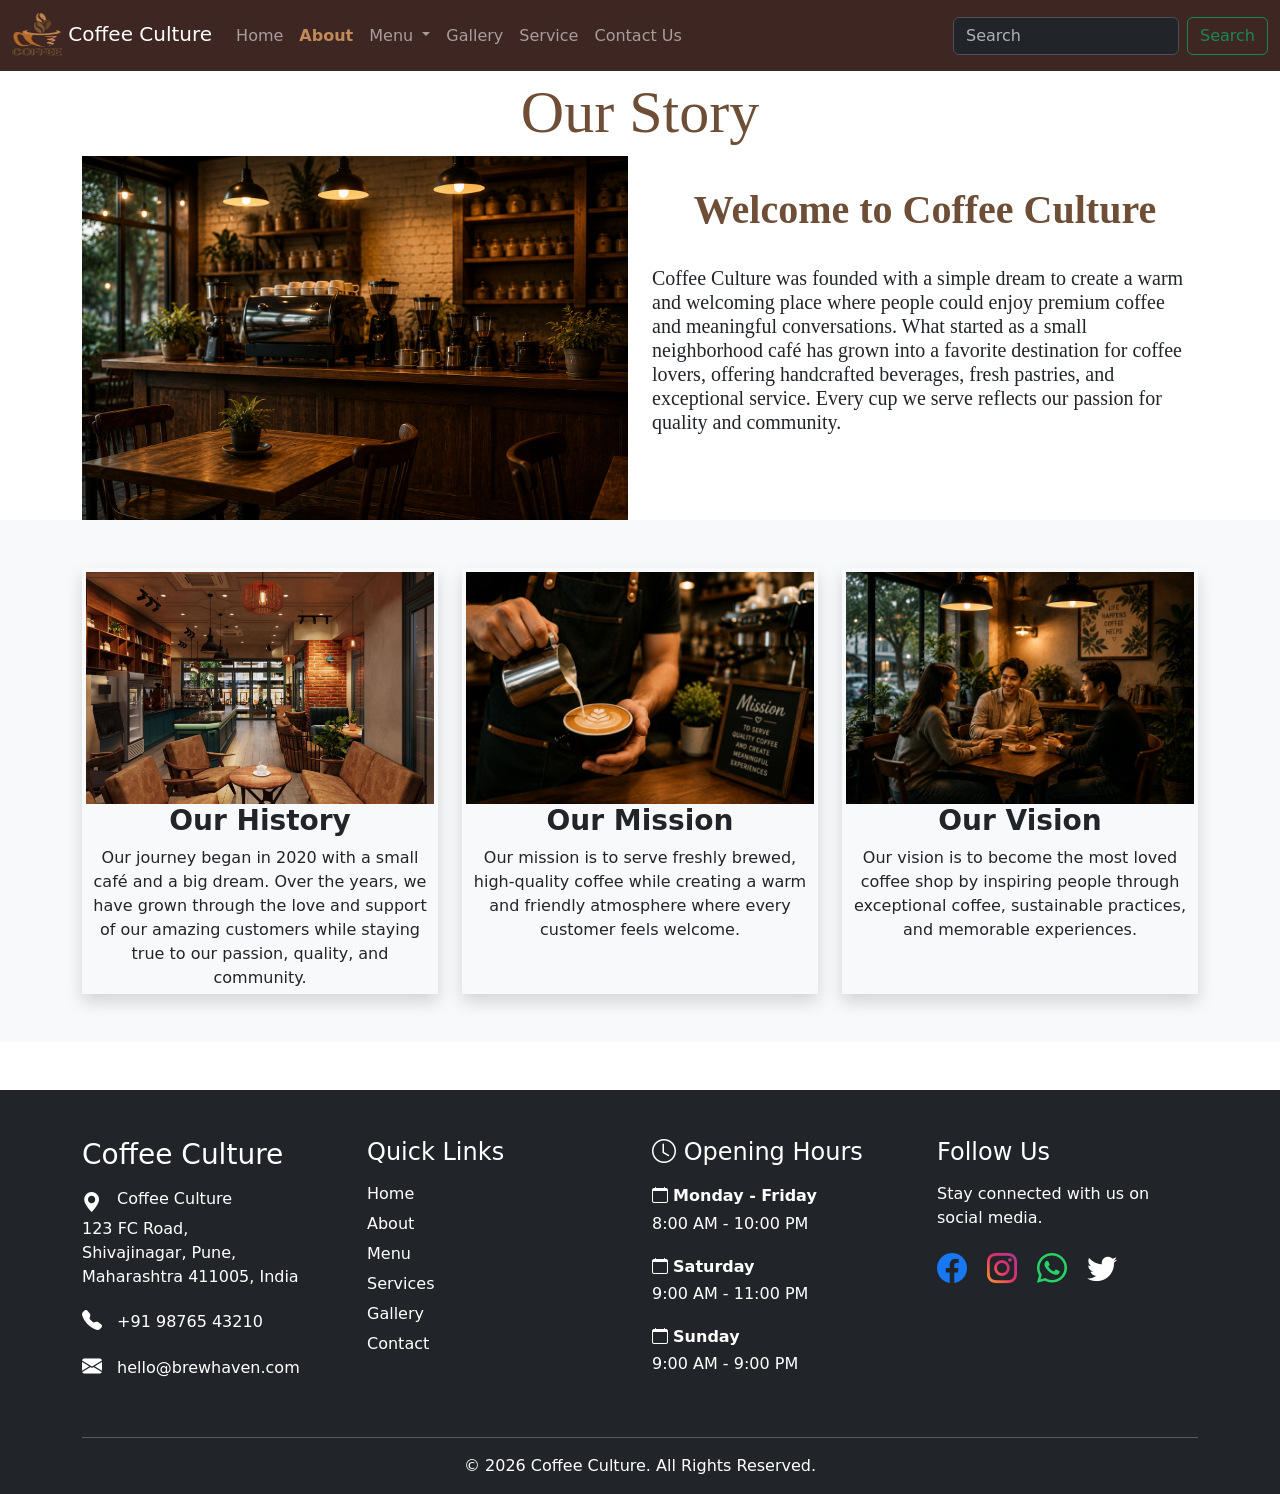
==== commit 84c79502: "change" ====
--- a/about.html
+++ b/about.html
@@ -87,7 +87,7 @@
 
     <section>
       <h1
-        style="background-color:#6F4E37; color:white; text-align: center; font-family: 'Brush Script MT', 'Segoe Script', cursive; font-size: 60px;">
+        style=" color:#6F4E37; text-align: center; font-family: 'Brush Script MT', 'Segoe Script', cursive; font-size: 60px;">
         Our Story
       </h1>
     </section>
@@ -186,8 +186,13 @@
 
  <!-- Footer Start -->
        <section>
-
-        <footer class="bg-dark text-white pt-5 pb-3 mt-5">
+        <style>
+          .coffee-footer {
+    background-color: #3E2723 !important;
+}
+        </style>
+
+        <footer class="text-white pt-5 pb-3 mt-5">
 
           <div class="container">
 
@@ -206,9 +211,8 @@
                 <p class="mt-3">
 
                   <i class="bi bi-geo-alt-fill address-icon"></i>
-
                   <span>
-                    Coffee Culture <br>
+                  Coffee Culture <br>
                     123 FC Road,<br>
                     Shivajinagar, Pune,<br>
                     Maharashtra 411005, India
--- a/style.css
+++ b/style.css
@@ -19,6 +19,8 @@
 ========================================================= */
 
 .navbar {
+    background-color: #3E2723 !important;
+    
     position: fixed !important;
     top: 0;
     left: 0;
